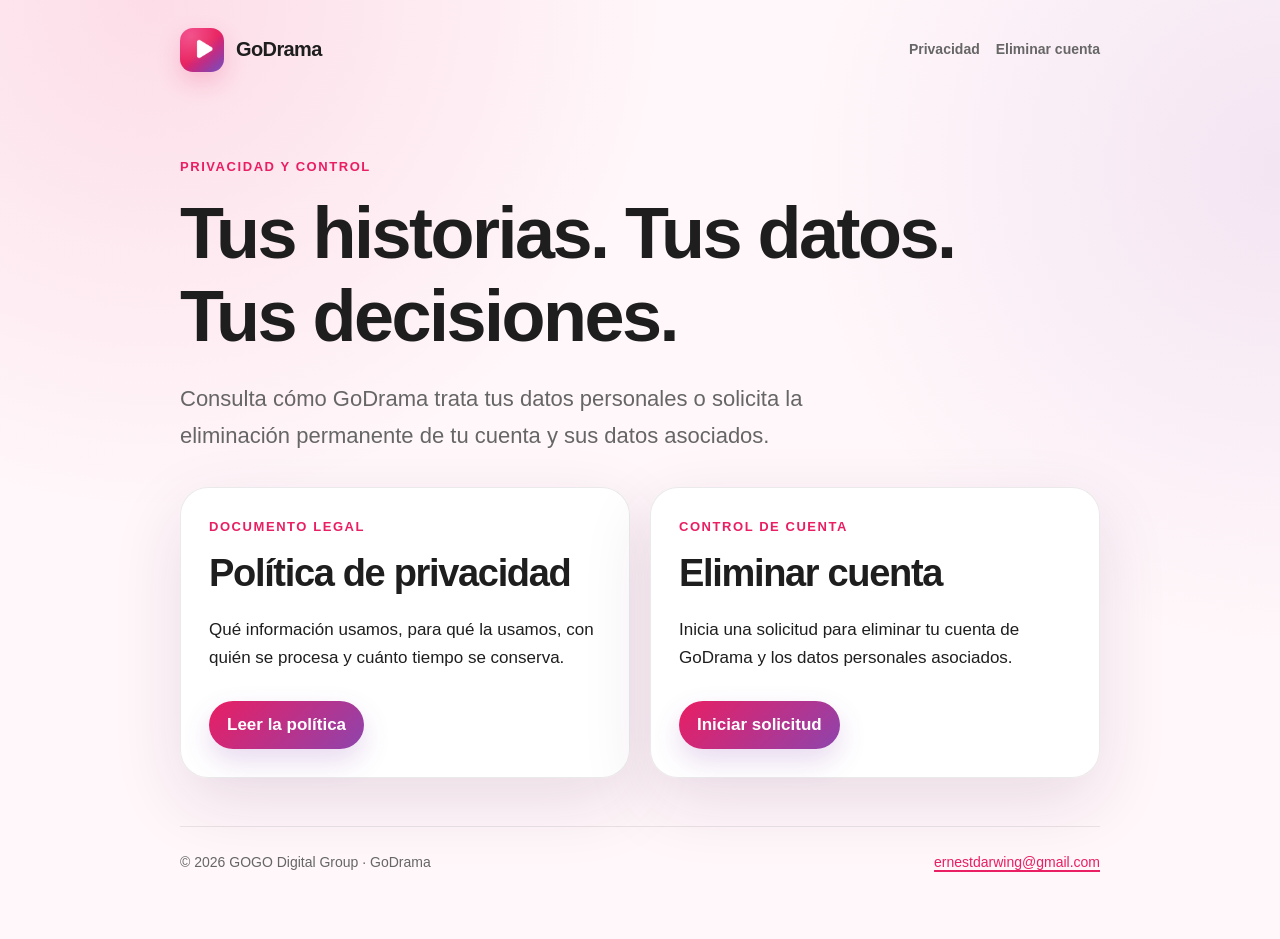
==== index.html @ e4fcd9de "feat: add GoDrama privacy and account deletion pages" ====
<!doctype html>
<html lang="es">
  <head>
    <meta charset="utf-8">
    <meta name="viewport" content="width=device-width, initial-scale=1">
    <meta name="description" content="Centro legal y de privacidad de GoDrama.">
    <meta name="theme-color" content="#FFF7FA">
    <title>GoDrama · Privacidad y datos</title>
    <link rel="icon" href="assets/godrama-app-icon.png">
    <link rel="stylesheet" href="legal.css">
  </head>
  <body>
    <header class="site-header">
      <nav class="nav shell" aria-label="Navegación principal">
        <a class="brand" href="./">
          <img src="assets/godrama-app-icon.png" alt="">
          <span>GoDrama</span>
        </a>
        <div class="nav-links">
          <a href="privacy-policy.html">Privacidad</a>
          <a href="account-deletion.html">Eliminar cuenta</a>
        </div>
      </nav>
    </header>

    <main class="shell">
      <section class="hero">
        <p class="eyebrow">Privacidad y control</p>
        <h1>Tus historias. Tus datos. Tus decisiones.</h1>
        <p class="lead">
          Consulta cómo GoDrama trata tus datos personales o solicita la eliminación
          permanente de tu cuenta y sus datos asociados.
        </p>
      </section>

      <section class="grid" aria-label="Documentos legales">
        <article class="card compact">
          <p class="eyebrow">Documento legal</p>
          <h2>Política de privacidad</h2>
          <p>Qué información usamos, para qué la usamos, con quién se procesa y cuánto tiempo se conserva.</p>
          <div class="actions">
            <a class="button" href="privacy-policy.html">Leer la política</a>
          </div>
        </article>
        <article class="card compact">
          <p class="eyebrow">Control de cuenta</p>
          <h2>Eliminar cuenta</h2>
          <p>Inicia una solicitud para eliminar tu cuenta de GoDrama y los datos personales asociados.</p>
          <div class="actions">
            <a class="button" href="account-deletion.html">Iniciar solicitud</a>
          </div>
        </article>
      </section>
    </main>

    <footer class="site-footer">
      <div class="shell">
        <span>© 2026 GOGO Digital Group · GoDrama</span>
        <a href="mailto:ernestdarwing@gmail.com">ernestdarwing@gmail.com</a>
      </div>
    </footer>
  </body>
</html>
---- legal.css ----
:root {
  color-scheme: light;
  --background: #fff7fa;
  --surface: #ffffff;
  --surface-muted: #fff0f5;
  --primary: #e91e63;
  --secondary: #8e44ad;
  --accent: #ffb703;
  --text: #1e1e1e;
  --text-muted: #666666;
  --border: rgba(30, 30, 30, 0.09);
  --shadow: 0 24px 70px rgba(85, 27, 71, 0.12);
  --radius: 28px;
  --content: 920px;
}

* {
  box-sizing: border-box;
}

html {
  scroll-behavior: smooth;
}

body {
  margin: 0;
  background:
    radial-gradient(circle at 12% 0%, rgba(233, 30, 99, 0.12), transparent 32rem),
    radial-gradient(circle at 100% 18%, rgba(142, 68, 173, 0.10), transparent 30rem),
    var(--background);
  color: var(--text);
  font-family: Inter, ui-sans-serif, -apple-system, BlinkMacSystemFont, "Segoe UI", sans-serif;
  font-size: 17px;
  line-height: 1.68;
}

a {
  color: var(--primary);
  text-decoration-thickness: 1.5px;
  text-underline-offset: 3px;
}

a:hover {
  color: var(--secondary);
}

.shell {
  width: min(calc(100% - 32px), var(--content));
  margin: 0 auto;
}

.site-header {
  padding: 28px 0 12px;
}

.nav {
  display: flex;
  align-items: center;
  justify-content: space-between;
  gap: 24px;
}

.brand {
  display: inline-flex;
  align-items: center;
  gap: 12px;
  color: var(--text);
  font-size: 20px;
  font-weight: 850;
  letter-spacing: -0.03em;
  text-decoration: none;
}

.brand img {
  width: 44px;
  height: 44px;
  border-radius: 13px;
  box-shadow: 0 10px 24px rgba(233, 30, 99, 0.2);
}

.nav-links {
  display: flex;
  flex-wrap: wrap;
  gap: 16px;
}

.nav-links a {
  color: var(--text-muted);
  font-size: 14px;
  font-weight: 700;
  text-decoration: none;
}

.hero {
  padding: 72px 0 32px;
}

.eyebrow {
  margin: 0 0 14px;
  color: var(--primary);
  font-size: 13px;
  font-weight: 850;
  letter-spacing: 0.12em;
  text-transform: uppercase;
}

h1,
h2,
h3 {
  line-height: 1.15;
  letter-spacing: -0.035em;
}

h1 {
  max-width: 780px;
  margin: 0;
  font-size: clamp(42px, 7vw, 72px);
}

h2 {
  margin: 0 0 20px;
  font-size: clamp(28px, 4vw, 38px);
}

h3 {
  margin: 32px 0 12px;
  font-size: 21px;
}

.lead {
  max-width: 720px;
  margin: 24px 0 0;
  color: var(--text-muted);
  font-size: clamp(18px, 2.4vw, 22px);
}

.meta {
  display: flex;
  flex-wrap: wrap;
  gap: 10px;
  margin-top: 24px;
}

.pill {
  display: inline-flex;
  align-items: center;
  min-height: 36px;
  padding: 7px 13px;
  border: 1px solid var(--border);
  border-radius: 999px;
  background: rgba(255, 255, 255, 0.72);
  color: var(--text-muted);
  font-size: 13px;
  font-weight: 700;
}

.language-nav {
  display: flex;
  flex-wrap: wrap;
  gap: 10px;
  margin: 8px 0 28px;
}

.language-nav a,
.button {
  display: inline-flex;
  align-items: center;
  justify-content: center;
  min-height: 46px;
  padding: 10px 18px;
  border-radius: 999px;
  background: linear-gradient(135deg, var(--primary), var(--secondary));
  color: white;
  font-weight: 800;
  text-decoration: none;
  box-shadow: 0 12px 28px rgba(142, 68, 173, 0.2);
}

.language-nav a.secondary,
.button.secondary {
  border: 1px solid var(--border);
  background: var(--surface);
  color: var(--text);
  box-shadow: none;
}

.card {
  margin: 24px 0;
  padding: clamp(24px, 5vw, 48px);
  border: 1px solid var(--border);
  border-radius: var(--radius);
  background: rgba(255, 255, 255, 0.94);
  box-shadow: var(--shadow);
}

.card.compact {
  padding: 28px;
}

.notice {
  margin: 24px 0;
  padding: 20px 22px;
  border-left: 4px solid var(--primary);
  border-radius: 0 18px 18px 0;
  background: var(--surface-muted);
}

.notice strong {
  display: block;
  margin-bottom: 4px;
}

.grid {
  display: grid;
  grid-template-columns: repeat(2, minmax(0, 1fr));
  gap: 20px;
}

.grid .card {
  height: 100%;
  margin: 0;
}

ul,
ol {
  padding-left: 24px;
}

li + li {
  margin-top: 8px;
}

section[id] {
  scroll-margin-top: 24px;
}

.divider {
  height: 1px;
  margin: 56px 0;
  background: var(--border);
}

.actions {
  display: flex;
  flex-wrap: wrap;
  gap: 12px;
  margin-top: 28px;
}

.site-footer {
  padding: 48px 0 64px;
  color: var(--text-muted);
  font-size: 14px;
}

.site-footer .shell {
  display: flex;
  flex-wrap: wrap;
  justify-content: space-between;
  gap: 16px;
  border-top: 1px solid var(--border);
  padding-top: 24px;
}

@media (max-width: 680px) {
  body {
    font-size: 16px;
  }

  .site-header {
    padding-top: 18px;
  }

  .nav {
    align-items: flex-start;
    flex-direction: column;
    gap: 14px;
  }

  .hero {
    padding-top: 48px;
  }

  .grid {
    grid-template-columns: 1fr;
  }

  .card {
    border-radius: 22px;
  }
}

@media (prefers-reduced-motion: reduce) {
  html {
    scroll-behavior: auto;
  }
}
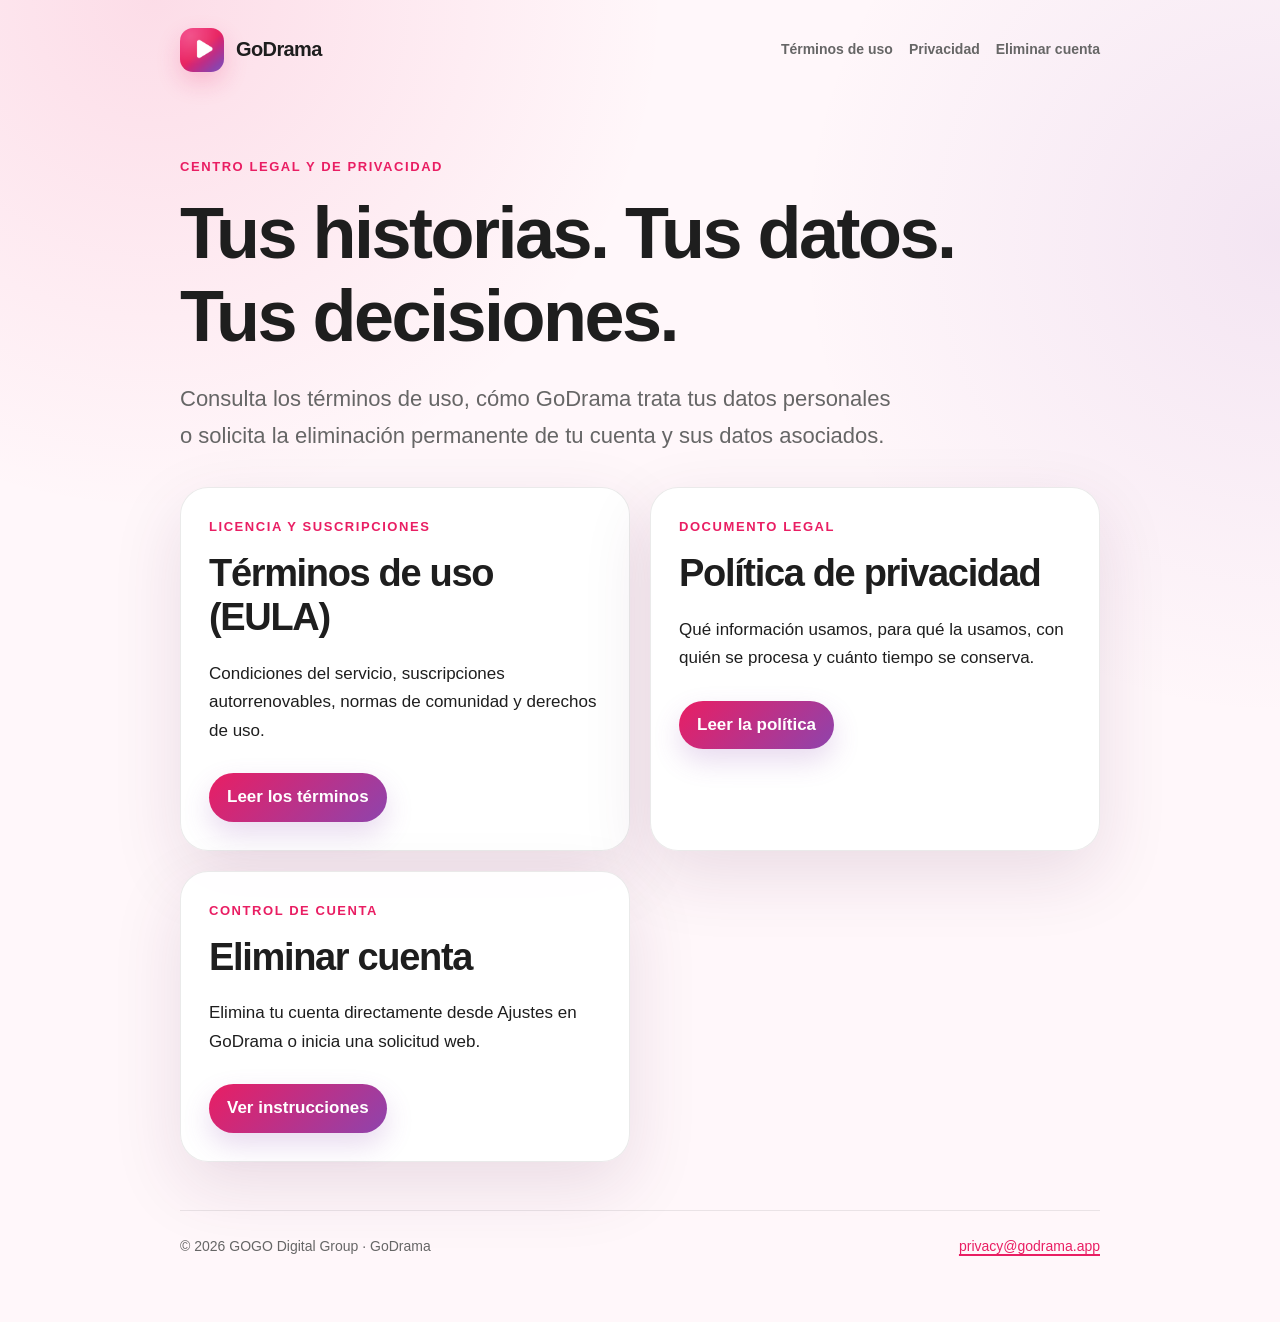
==== commit 7e658ba6: "chore(legal): prepare GoDrama Pages site" ====
--- a/index.html
+++ b/index.html
@@ -17,6 +17,7 @@
           <span>GoDrama</span>
         </a>
         <div class="nav-links">
+          <a href="terms-of-use.html">Términos de uso</a>
           <a href="privacy-policy.html">Privacidad</a>
           <a href="account-deletion.html">Eliminar cuenta</a>
         </div>
@@ -25,15 +26,23 @@
 
     <main class="shell">
       <section class="hero">
-        <p class="eyebrow">Privacidad y control</p>
+        <p class="eyebrow">Centro legal y de privacidad</p>
         <h1>Tus historias. Tus datos. Tus decisiones.</h1>
         <p class="lead">
-          Consulta cómo GoDrama trata tus datos personales o solicita la eliminación
-          permanente de tu cuenta y sus datos asociados.
+          Consulta los términos de uso, cómo GoDrama trata tus datos personales o solicita
+          la eliminación permanente de tu cuenta y sus datos asociados.
         </p>
       </section>
 
       <section class="grid" aria-label="Documentos legales">
+        <article class="card compact">
+          <p class="eyebrow">Licencia y suscripciones</p>
+          <h2>Términos de uso (EULA)</h2>
+          <p>Condiciones del servicio, suscripciones autorrenovables, normas de comunidad y derechos de uso.</p>
+          <div class="actions">
+            <a class="button" href="terms-of-use.html">Leer los términos</a>
+          </div>
+        </article>
         <article class="card compact">
           <p class="eyebrow">Documento legal</p>
           <h2>Política de privacidad</h2>
@@ -45,9 +54,9 @@
         <article class="card compact">
           <p class="eyebrow">Control de cuenta</p>
           <h2>Eliminar cuenta</h2>
-          <p>Inicia una solicitud para eliminar tu cuenta de GoDrama y los datos personales asociados.</p>
+          <p>Elimina tu cuenta directamente desde Ajustes en GoDrama o inicia una solicitud web.</p>
           <div class="actions">
-            <a class="button" href="account-deletion.html">Iniciar solicitud</a>
+            <a class="button" href="account-deletion.html">Ver instrucciones</a>
           </div>
         </article>
       </section>
@@ -56,7 +65,7 @@
     <footer class="site-footer">
       <div class="shell">
         <span>© 2026 GOGO Digital Group · GoDrama</span>
-        <a href="mailto:ernestdarwing@gmail.com">ernestdarwing@gmail.com</a>
+        <a href="mailto:privacy@godrama.app">privacy@godrama.app</a>
       </div>
     </footer>
   </body>
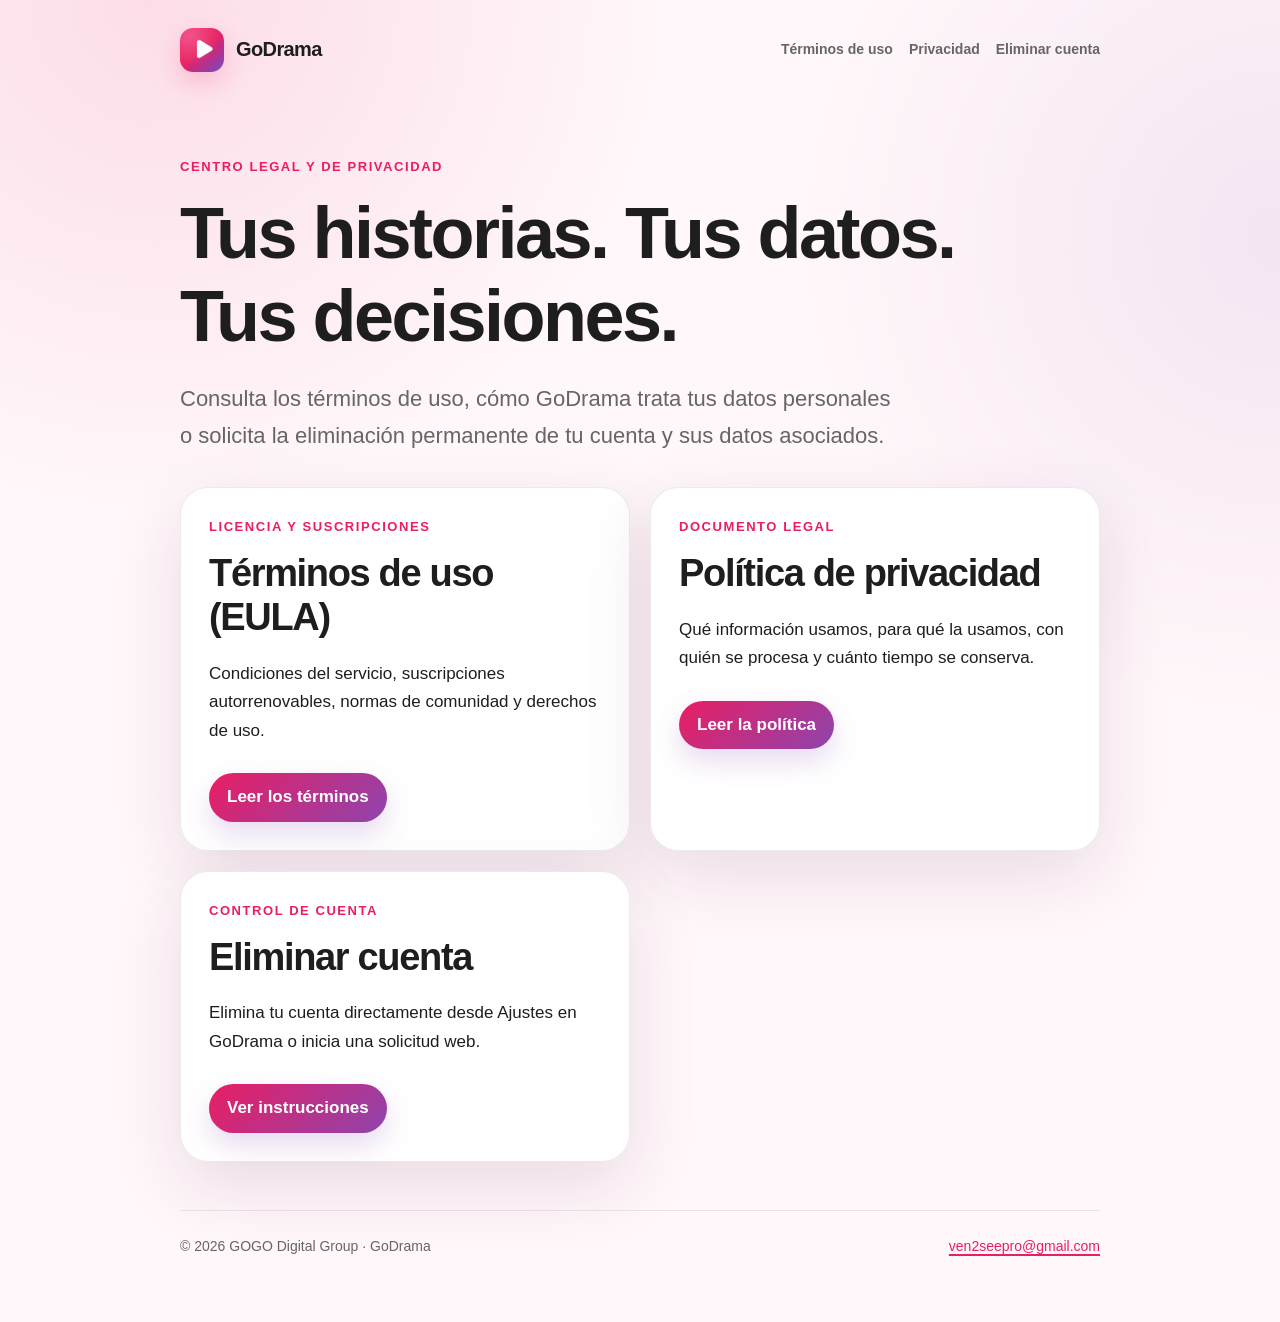
==== commit 4d41ff74: "fix(legal): use verified support contact" ====
--- a/index.html
+++ b/index.html
@@ -65,7 +65,7 @@
     <footer class="site-footer">
       <div class="shell">
         <span>© 2026 GOGO Digital Group · GoDrama</span>
-        <a href="mailto:privacy@godrama.app">privacy@godrama.app</a>
+        <a href="mailto:ven2seepro@gmail.com">ven2seepro@gmail.com</a>
       </div>
     </footer>
   </body>
